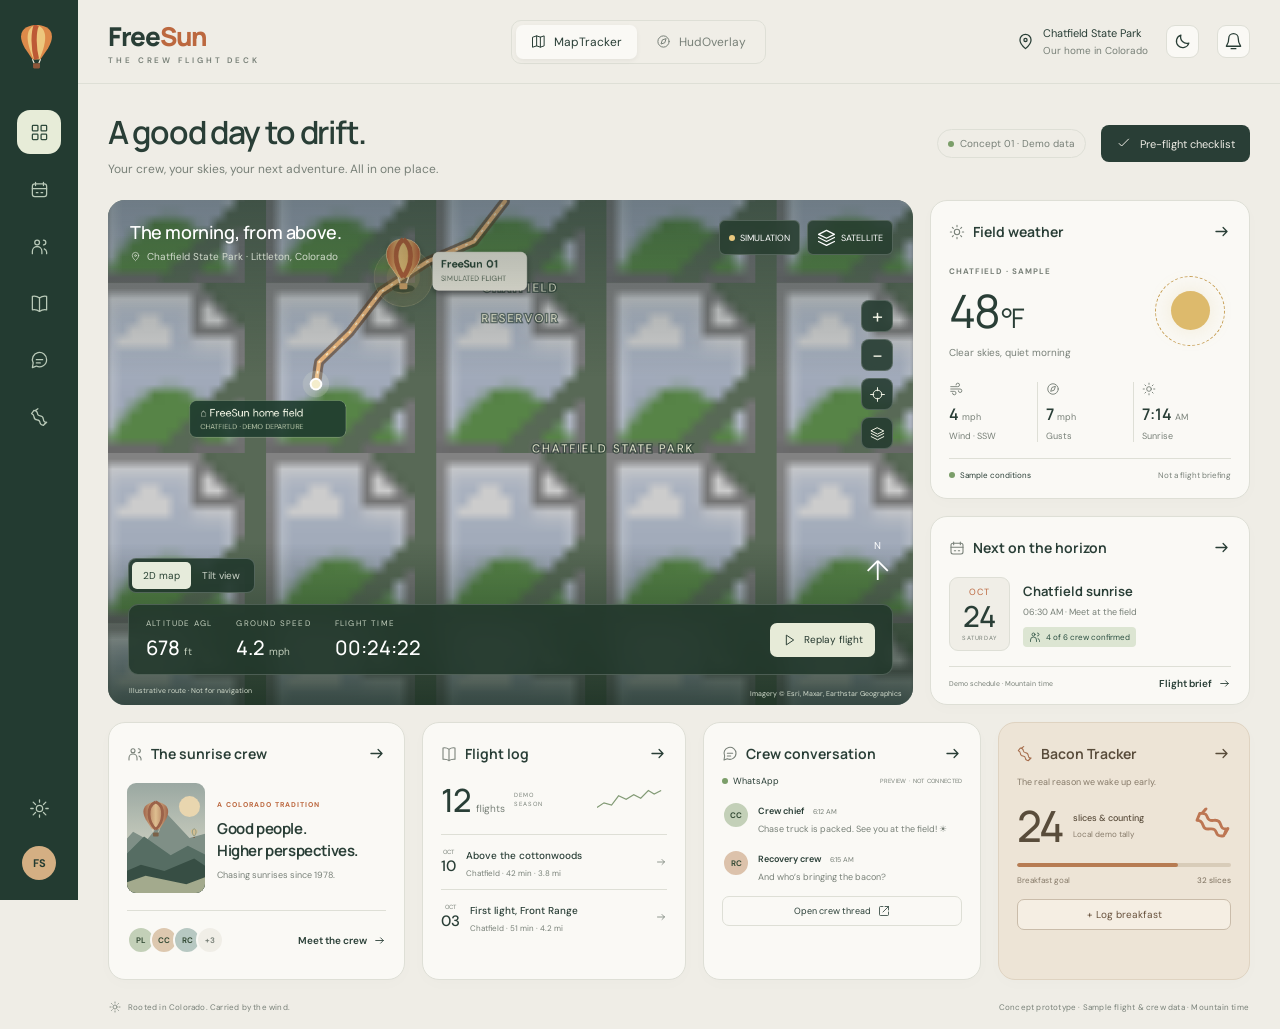
==== index.html @ 588767a8 "Add FreeSun flight deck concepts" ====
<!doctype html>
<html lang="en" data-theme="light"><head><meta charset="utf-8"><meta name="viewport" content="width=device-width,initial-scale=1"><meta name="theme-color" content="#eeeae2"><meta name="description" content="FreeSun crew flight deck. Explore MapTracker and HudOverlay concepts over Chatfield State Park, Colorado."><title>FreeSun — Flight Deck</title><link rel="stylesheet" href="./styles.css?v=2"><link rel="icon" href="data:image/svg+xml,%3Csvg xmlns='http://www.w3.org/2000/svg' viewBox='0 0 40 40'%3E%3Crect width='40' height='40' rx='12' fill='%23ca6d40'/%3E%3Ccircle cx='20' cy='17' r='10' fill='%23fff3dd'/%3E%3Cpath d='M16 29h8' stroke='%23fff3dd' stroke-width='4'/%3E%3C/svg%3E"><link rel="stylesheet" href="./hud.css?v=2"></head><body><div id="app"></div><div id="toast" role="status"></div><dialog id="dialog"><button class="close icon-button" aria-label="Close dialog">×</button><div id="dialog-content"></div></dialog><script type="module" src="./app.js?v=2"></script></body></html>
---- styles.css ----
@import url('https://fonts.googleapis.com/css2?family=DM+Sans:wght@400;450;500;550;600;650;700&family=Manrope:wght@400;500;600;650;700;750;800&display=swap');
:root{--bg:#efede6;--surface:#faf9f5;--surface2:#f0eee7;--ink:#293e36;--muted:#788078;--line:#dedfd6;--accent:#bc683f;--pine:#294d3f;--sage:#dce5d2;--shadow:0 4px 16px #253b2e04;--radius:17px;color-scheme:light}
:root[data-theme=dark]{--bg:#171f1c;--surface:#222d27;--surface2:#2a352d;--ink:#ebece2;--muted:#a2afa3;--line:#39463d;--accent:#e59c71;--pine:#b8cfaa;--sage:#3b4b38;--shadow:0 4px 16px #0001;color-scheme:dark}
*{box-sizing:border-box}body{margin:0;font-family:'DM Sans',sans-serif;background:var(--bg);color:var(--ink);font-size:13px}button,a,input,select{font:inherit}button,a{-webkit-tap-highlight-color:transparent}button{cursor:pointer;color:inherit}button{border:0;background:none}a{color:inherit;text-decoration:none}button:focus-visible,a:focus-visible,input:focus-visible,select:focus-visible{outline:3px solid var(--accent);outline-offset:4px}button:hover{filter:brightness(.95)}h1,h2,h3,p{margin:0}h1,h2,h3,strong{font-family:Manrope,sans-serif}h1{font-size:32px;letter-spacing:-1.3px;font-weight:600}h2{font-size:14px;font-weight:650}h3{font-size:16px;font-weight:650;line-height:1.45}.icon{width:19px;height:19px;flex-shrink:0}.muted{color:var(--muted)}.eyebrow{font-size:9px;letter-spacing:1.5px;font-weight:700}.rail{width:78px;position:fixed;inset:0 auto 0 0;background:#233b31;z-index:20;display:flex;align-items:center;flex-direction:column;padding:25px 0 20px;color:#b9c9b8}.brand-symbol{width:40px;height:50px;margin-bottom:35px}.brand-symbol .balloon{height:44px;width:35px}.rail-nav{display:flex;flex-direction:column;gap:13px}.rail button{width:44px;height:44px;border-radius:13px;display:grid;place-items:center}.rail button:hover{background:#ffffff12}.rail button.active{background:#e7ecd8;color:#2e493b}.rail-bottom{margin-top:auto;display:flex;flex-direction:column;align-items:center;gap:16px}.rail .user-avatar{width:34px;height:34px;border-radius:50%;background:#d4af83;color:#233b31;font-size:11px;font-weight:700}.workspace{margin-left:78px}.topbar{height:84px;padding:0 30px;border-bottom:1px solid var(--line);display:flex;align-items:center;justify-content:space-between;gap:20px}.wordmark{font-family:Manrope,sans-serif;font-size:26px;letter-spacing:-1.3px;font-weight:800}.wordmark span{color:var(--accent)}.wordmark small{font-family:'DM Sans',sans-serif;display:block;font-size:8px;letter-spacing:2.9px;color:var(--muted);margin-top:1px;font-weight:600}.concept-switch{display:flex;background:var(--surface2);padding:4px;border:1px solid var(--line);border-radius:10px;gap:4px}.concept-switch :is(button,a){padding:9px 15px;font-size:12px;display:flex;align-items:center;gap:8px;border-radius:7px;color:var(--muted)}.concept-switch :is(button,a).active{background:var(--surface);color:var(--ink);box-shadow:0 2px 5px #0000000d}.concept-switch .icon{width:15px;height:15px}.top-actions{display:flex;align-items:center;gap:18px}.location{font-size:11px;display:flex;align-items:center;gap:8px}.location small{color:var(--muted);font-size:10px;display:block;margin-top:4px}.icon-button{width:33px;height:33px;border:1px solid var(--line);border-radius:9px;display:inline-grid;place-items:center;background:var(--surface)}.icon-button.small{width:25px;height:25px;border:0;background:transparent}.main{padding:26px 30px 16px;max-width:1900px;margin:auto}.page-heading{display:flex;justify-content:space-between;align-items:center;margin-bottom:23px}.page-heading p{color:var(--muted);margin-top:7px;font-size:12px}.heading-actions{display:flex;align-items:center;gap:15px}.demo-pill{border:1px solid var(--line);border-radius:20px;padding:7px 10px;display:flex;align-items:center;gap:6px;color:var(--muted);font-size:10px}.status-dot{display:inline-block;width:6px;height:6px;border-radius:50%;background:#7b9e69}.primary-button{display:inline-flex;align-items:center;gap:9px;background:var(--ink);color:var(--bg);padding:11px 15px;border-radius:8px;font-size:11px}.primary-button .icon{width:15px;height:15px}.dashboard-top{display:grid;grid-template-columns:minmax(0,1fr) 320px;gap:17px}.map-card{position:relative;border-radius:var(--radius);overflow:hidden;min-height:450px;background:#586956;color:#fff;isolation:isolate}.map-surface{position:absolute;inset:0;overflow:hidden;cursor:grab;touch-action:pan-y}.map-surface:active{cursor:grabbing}.map-world{position:absolute;inset:-24%;transform:translate(var(--panx,0px),var(--pany,0px)) scale(var(--zoom,1));transition:transform .5s;will-change:transform}.map-world svg{width:100%;height:100%;overflow:visible}.map-world image{filter:saturate(.65) brightness(.8)}.map-card:after{content:'';position:absolute;inset:0;background:linear-gradient(180deg,#162b2b5e,transparent 35%,transparent 68%,#13281cc2);pointer-events:none;z-index:1}.map-card.tilt .map-world{transform:perspective(1200px) rotateX(24deg) rotateZ(-12deg) translate(var(--panx,0px),var(--pany,0px)) scale(calc(var(--zoom,1) * 1.3))}.map-top{position:absolute;left:22px;right:20px;top:20px;display:flex;justify-content:space-between;align-items:flex-start;z-index:3;gap:12px}.map-title h2{font-size:18px;font-weight:550;letter-spacing:-.4px}.map-title p{font-size:10px;color:#d3dcce;margin-top:6px;display:flex;gap:6px;align-items:center}.map-title .icon{width:11px;height:11px}.map-pills{display:flex;gap:7px}.map-pill{font-size:9px;background:#263c2ed9;border:1px solid #ffffff30;border-radius:6px;padding:7px 9px;display:flex;align-items:center;gap:5px;backdrop-filter:blur(12px)}.map-pill .status-dot{background:#e9c87e}.view-toggle{position:absolute;z-index:3;bottom:112px;left:20px;display:flex;background:#233a2eeb;border:1px solid #ffffff35;padding:3px;border-radius:8px}.view-toggle button{color:#cdd5c9;padding:7px 11px;font-size:10px;border-radius:5px}.view-toggle button.active{background:#e6ebdb;color:#294233}.map-controls{position:absolute;right:20px;top:100px;z-index:3;display:flex;flex-direction:column;gap:7px}.map-controls button{width:32px;height:32px;background:#253b30e3;color:#f1f3e5;border:1px solid #ffffff30;border-radius:8px;display:grid;place-items:center;backdrop-filter:blur(10px);font-size:20px}.map-controls .icon{width:15px;height:15px}.north{position:absolute;right:24px;bottom:116px;z-index:3;text-align:center;font-size:10px}.north:after{content:'↑';display:block;font-size:28px;font-weight:300}.map-bottom{position:absolute;left:20px;right:20px;bottom:30px;z-index:3;display:flex;align-items:center;gap:24px;background:#20372ad9;border:1px solid #ffffff30;border-radius:10px;padding:13px 17px;backdrop-filter:blur(18px)}.map-metric small{display:block;color:#c2cebc;font-size:8px;letter-spacing:1.2px;margin-bottom:6px}.map-metric strong{font-size:20px;font-weight:500}.map-metric strong span{font:10px 'DM Sans',sans-serif;color:#c2cebc}.map-bottom .play-button{margin-left:auto;display:flex;align-items:center;gap:8px;color:#24372e;background:#e7ebd8;border-radius:7px;padding:10px 12px;font-size:10px;white-space:nowrap}.play-button .icon{width:14px;height:14px}.map-attribution{position:absolute;right:11px;bottom:7px;z-index:3;font-size:7px;color:#d4ddce}.map-note{position:absolute;left:21px;bottom:10px;z-index:3;font-size:7px;color:#d4ddce}.side-stack{display:flex;flex-direction:column;gap:17px}.card{background:var(--surface);border:1px solid var(--line);border-radius:var(--radius);box-shadow:var(--shadow);padding:18px;min-width:0}.card-head{display:flex;justify-content:space-between;align-items:center;margin-bottom:17px}.card-head h2{display:flex;align-items:center;gap:8px}.card-head h2>.icon{width:16px;height:16px;color:var(--muted)}.weather{flex:1}.weather-main{display:flex;justify-content:space-between;align-items:center}.weather-main .eyebrow{color:var(--muted);font-size:8px;letter-spacing:1px}.temperature{font-family:Manrope;font-size:46px;letter-spacing:-2px;line-height:1.2;margin:5px 0}.temperature span{font-size:27px;font-weight:400;margin-left:2px}.weather-main .muted{font-size:10px}.sun-graphic{width:70px;height:70px;border:1px dashed #c69e53;border-radius:50%;display:grid;place-items:center;margin-right:6px}.sun-graphic i{width:39px;height:39px;border-radius:50%;background:#ddba6c;box-shadow:0 0 25px #d4ac4f33}.weather-stats{display:grid;grid-template-columns:repeat(3,1fr);margin-top:22px;gap:8px}.weather-stats>span{display:flex;flex-direction:column;border-right:1px solid var(--line);gap:5px}.weather-stats>span:last-child{border:0}.weather-stats .icon{width:14px;height:14px;color:var(--muted);margin-bottom:2px}.weather-stats strong{font-size:16px;font-weight:600}.weather-stats strong small{font:9px 'DM Sans';color:var(--muted)}.weather-stats small{font-size:9px;color:var(--muted)}.weather-foot{margin-top:16px;border-top:1px solid var(--line);padding-top:11px;font-size:8px;display:flex;align-items:center;gap:5px}.weather-foot span{margin-left:auto;color:var(--muted)}.next-flight{padding-bottom:14px}.next-content{display:flex;gap:13px;align-items:center}.date-tile{display:flex;flex-direction:column;align-items:center;background:var(--surface2);border:1px solid var(--line);border-radius:9px;padding:8px 12px;min-width:61px}.date-tile span{font-size:9px;letter-spacing:1px;color:var(--accent)}.date-tile strong{font-size:29px;font-weight:500;line-height:1.25}.date-tile small{font-size:6px;letter-spacing:.6px;color:var(--muted)}.next-content h3{font-size:13px}.next-content p{font-size:9px;color:var(--muted);margin:5px 0 9px}.pill{display:inline-flex;align-items:center;gap:5px;font-size:8px;color:var(--pine);background:var(--sage);padding:4px 6px;border-radius:4px}.pill .icon{width:12px;height:12px}.flight-bottom{display:flex;align-items:center;justify-content:space-between;border-top:1px solid var(--line);margin-top:15px;padding-top:10px;gap:6px}.flight-bottom>.muted{font-size:7px}.text-button{display:inline-flex;align-items:center;gap:6px;font-size:10px;font-weight:600;padding:0}.text-button .icon{width:13px;height:13px}.dashboard-bottom{display:grid;grid-template-columns:1.12fr 1fr 1.05fr .95fr;gap:17px;margin-top:17px}.dashboard-bottom .card{min-height:258px}.crew-intro{display:flex;gap:12px;align-items:center}.crew-intro img{width:78px;height:110px;object-fit:cover;border-radius:9px;filter:saturate(.65)}.crew-intro .eyebrow{font-size:7px;color:var(--accent);letter-spacing:1px}.crew-intro h3{font-size:15px;letter-spacing:-.4px;margin:7px 0}.crew-intro p{font-size:9px;color:var(--muted);line-height:1.6}.crew-bottom{display:flex;justify-content:space-between;align-items:center;margin-top:17px;border-top:1px solid var(--line);padding-top:15px;gap:6px}.avatars{display:flex;padding-left:5px}.avatars span,.avatar{width:28px;height:28px;border-radius:50%;background:#c3d0b8;color:#344b35;border:2px solid var(--surface);display:grid;place-items:center;font-size:8px;font-weight:650;flex-shrink:0}.avatars span{margin-left:-5px}.avatars span:nth-child(2){background:#ddc8af}.avatars span:nth-child(3){background:#b7c8c2}.avatars span:nth-child(4){background:var(--surface2);color:var(--muted)}.stat-line{display:flex;align-items:center;gap:9px;margin:-5px 0 12px}.stat-line>strong{font-size:32px;font-weight:500;letter-spacing:-1px}.stat-line strong span{font:10px 'DM Sans';color:var(--muted);margin-left:5px;letter-spacing:0}.mini-label{font-size:6px;color:var(--muted);max-width:35px;line-height:1.5;letter-spacing:1px}.spark{width:70px;height:35px;color:#839b76;margin-left:auto}.log-row{width:100%;display:flex;align-items:center;text-align:left;gap:10px;border-top:1px solid var(--line);padding:11px 0}.log-row>.icon{width:12px;height:12px;margin-left:auto;color:var(--muted)}.log-date{font-size:6px;line-height:1.4;color:var(--muted);text-align:center}.log-date b{font-size:15px;color:var(--ink);font-weight:500}.log-row>span:nth-child(2)>b{font-size:10px;font-weight:500}.log-row small{font-size:8px;color:var(--muted);display:block;margin-top:5px}.connection-label{display:flex;gap:5px;align-items:center;font-size:9px;margin-top:-8px;margin-bottom:14px}.connection-label>span{font-size:6px;letter-spacing:.3px;margin-left:auto;color:var(--muted)}.message{display:flex;gap:8px;margin-bottom:12px}.message-name{font-size:9px;font-weight:600}.message-name small{font-size:7px;margin-left:7px;color:var(--muted);font-weight:400}.message p{font-size:9px;line-height:1.6;margin-top:4px;color:var(--muted)}.avatar.clay{background:#dcc2ab}.full-button{width:100%;border:1px solid var(--line);border-radius:7px;display:flex;align-items:center;justify-content:center;gap:7px;font-size:9px;padding:8px;margin-top:8px}.full-button .icon{width:12px;height:12px}.bacon-card{background:#ede4d6;border-color:#dfd3c1;--muted:#877b6a;color:#594c3b}.bacon-card .card-head h2>.icon{color:#a56c4b}.bacon-card .icon-button{color:#594c3b}.bacon-sub{font-size:9px;color:var(--muted);margin-top:-7px}.bacon-stat{display:flex;align-items:center;gap:10px;margin:16px 0}.bacon-stat>strong{font-size:43px;font-weight:500;letter-spacing:-2px;line-height:1}.bacon-stat b{font-size:9px;display:block;font-weight:500}.bacon-stat small{font-size:8px;display:block;margin-top:5px;color:var(--muted)}.bacon-art{margin-left:auto;transform:rotate(-15deg);color:#bd7653}.bacon-art .icon{width:35px;height:35px;stroke-width:2}.bacon-meter{height:4px;border-radius:6px;background:#d8ccb9;overflow:hidden}.bacon-meter i{display:block;height:100%;background:#b77c53;border-radius:6px}.bacon-meta{display:flex;justify-content:space-between;font-size:8px;color:var(--muted);margin:8px 0 14px}.bacon-meta b{font-weight:500}.bacon-button{font-size:10px;width:100%;padding:8px;border:1px solid #cabcaa;border-radius:7px;background:#f5eee3;color:#68523d}[data-theme=dark] .bacon-card{background:#40392e;color:#e4d4bb;border-color:#51483a;--muted:#c2af94}[data-theme=dark] .bacon-card .icon-button{color:#e4d4bb}[data-theme=dark] .bacon-button{background:#514332;color:#eddbbd;border-color:#6c5a42}.footer{display:flex;justify-content:space-between;align-items:center;margin-top:21px;padding:0 1px;color:var(--muted);font-size:8px;letter-spacing:.2px}.footer>span:first-child{display:flex;gap:7px;align-items:center}.footer .icon{width:12px;height:12px}.hud-only{display:none}.hud .dashboard-top{position:relative;display:block;min-height:610px}.hud .map-card{height:610px;min-height:610px;border-radius:20px}.hud .map-world{inset:-35%;transform:perspective(1000px) rotateX(25deg) rotateZ(-17deg) translate(var(--panx,0px),var(--pany,0px)) scale(calc(var(--zoom,1) * 1.12))}.hud .map-world image{filter:saturate(.5) brightness(.65)}.hud .map-top{left:25px;right:25px}.hud .map-title h2{font-size:25px}.hud .map-title p{font-size:10px}.hud .map-bottom{left:330px;right:330px;bottom:29px;gap:25px;flex-wrap:wrap;justify-content:center}.hud .map-bottom .play-button{margin:0}.hud .map-controls{right:27px;top:200px}.hud .view-toggle{left:25px;bottom:30px}.hud .north{right:36px;bottom:40px}.hud .side-stack{position:absolute;top:110px;left:25px;bottom:110px;width:255px;pointer-events:none}.hud .side-stack .card{pointer-events:auto;--surface:#20382cde;--surface2:#ffffff0b;--line:#c5d5b831;--ink:#eef2e5;--muted:#bfccb7;--pine:#d2e4bb;--sage:#65865a55;background:var(--surface);color:var(--ink);backdrop-filter:blur(20px);box-shadow:none;padding:15px}.hud .side-stack .weather{flex:0}.hud .weather-main .temperature{font-size:36px}.hud .weather-stats{margin-top:12px}.hud .sun-graphic{height:50px;width:50px}.hud .sun-graphic i{width:28px;height:28px}.hud .side-stack .next-flight{position:absolute;left:calc(100vw - 460px);top:0;width:270px}.hud .next-flight .card-head{margin-bottom:12px}.hud .next-flight .flight-bottom .text-button{color:#edf2e4}.hud .hud-only{display:block}.heading-tape{position:absolute;z-index:3;top:100px;left:50%;transform:translateX(-50%);font:10px monospace;letter-spacing:3px;color:#dee4cb;text-align:center}.heading-tape .ticks{margin-top:9px;height:16px;background:repeating-linear-gradient(90deg,#e4e9d56e 0 1px,transparent 1px 20px);border-bottom:1px solid #d7e2bf5e;width:240px}.heading-tape strong{display:block;font:12px monospace;letter-spacing:1px;margin-top:8px;color:#efcf91}.hud-crosshair{position:absolute;z-index:2;top:48%;left:50%;transform:translate(-50%,-50%);width:150px;height:150px;border:1px solid #d9e6ba44;border-radius:50%;pointer-events:none}.hud-crosshair:before{content:'';position:absolute;inset:23px;border:1px dashed #d9e6ba66;border-radius:50%}.hud-crosshair:after{content:'+';position:absolute;left:50%;top:50%;transform:translate(-50%,-50%);font-size:24px;font-weight:300;color:#dde9c0}.hud-flight{position:absolute;right:25px;top:285px;z-index:3;width:270px;background:#20382ccf;border:1px solid #c5d5b831;border-radius:16px;backdrop-filter:blur(18px);padding:20px}.hud-flight .eyebrow{color:#c1cfb6}.hud-flight strong{display:block;font-size:37px;font-weight:400;margin:10px 0 4px}.hud-flight strong span{font:11px 'DM Sans';color:#c1cfb6}.hud-flight p{font-size:10px;color:#c1cfb6}.hud-flight .altitude-line{margin-top:18px;width:100%;height:45px}.hud-flight .altitude-line path{stroke:#cadcb2;fill:none;stroke-width:1.5}.hud-flight .telemetry-foot{display:flex;justify-content:space-between;color:#c1cfb6;font-size:8px;margin-top:8px}.hud .map-note{left:25px}.hud .dashboard-bottom{margin-top:18px}dialog{border:1px solid var(--line);border-radius:20px;background:var(--surface);color:var(--ink);width:min(560px,calc(100vw - 30px));max-height:85vh;padding:30px;box-shadow:0 30px 100px #0005}dialog::backdrop{background:#13241cb0;backdrop-filter:blur(6px)}dialog .close{position:absolute;top:15px;right:15px;font-size:22px}dialog h2{font-size:26px;margin:10px 30px 10px 0;letter-spacing:-.7px}dialog p{font-size:13px;color:var(--muted);line-height:1.7;margin-bottom:16px}dialog h3{margin:20px 0 8px}dialog .eyebrow{color:var(--accent)}.modal-row{display:flex;gap:14px;padding:15px 0;border-top:1px solid var(--line);align-items:center}.modal-row .avatar{width:40px;height:40px;font-size:11px}.modal-row p{font-size:11px;margin:5px 0 0;line-height:1.6}.modal-row b{font-size:12px}.modal-row small{font-size:10px;color:var(--muted)}.form-field{display:flex;flex-direction:column;gap:8px;margin:18px 0;font-size:12px}input,select{background:var(--surface2);border:1px solid var(--line);color:var(--ink);padding:12px;border-radius:8px;width:100%}.modal-actions{display:flex;align-items:center;gap:12px;margin-top:20px;flex-wrap:wrap}.subtle-link{font-size:11px;text-decoration:underline;text-underline-offset:3px}.check-item{display:flex;align-items:center;gap:10px;font-size:12px;padding:12px 0;border-bottom:1px solid var(--line)}.check-item input{width:16px;height:16px;accent-color:var(--pine)}#toast{position:fixed;bottom:28px;left:50%;transform:translate(-50%,20px);opacity:0;background:var(--ink);color:var(--bg);padding:13px 21px;font-size:12px;border-radius:10px;z-index:100;transition:.2s;pointer-events:none;box-shadow:0 5px 25px #0002;max-width:90vw}#toast.visible{opacity:1;transform:translate(-50%,0)}.replay-strip{display:flex;align-items:center;gap:12px;margin:18px 0 4px;padding:15px;border:1px solid var(--line);border-radius:10px}.replay-strip input{padding:0;accent-color:var(--accent)}.modal-photo{width:100%;max-height:190px;object-fit:cover;border-radius:10px;object-position:center 40%;margin:10px 0}.notice{padding:12px 14px;border-radius:9px;background:var(--surface2);font-size:11px;line-height:1.6;color:var(--muted)}.layer-options{display:flex;gap:10px;margin-top:20px;flex-wrap:wrap}.layer-options button{border:1px solid var(--line);border-radius:8px;padding:10px}.layer-options button.selected{background:var(--sage)}
@media(min-width:1550px){.dashboard-top{grid-template-columns:minmax(0,1fr) 360px}.map-card{min-height:500px}.card{padding:22px}.dashboard-bottom .card{min-height:270px}.crew-intro img{width:90px}.crew-intro h3{font-size:18px}.hud .side-stack .next-flight{left:calc(100vw - 470px)}}
@media(min-width:1900px){.hud .side-stack .next-flight{left:1490px}}
@media(max-width:1200px){.topbar{padding:0 22px}.location{display:none}.main{padding:23px 22px}.dashboard-top{grid-template-columns:minmax(0,1fr) 290px}.dashboard-bottom{grid-template-columns:repeat(2,1fr)}.dashboard-bottom .card{min-height:245px}.map-bottom{gap:13px;padding:13px}.map-metric strong{font-size:18px}.map-metric small{font-size:7px}.hud .side-stack{width:230px;left:20px}.hud .side-stack .next-flight{left:calc(100vw - 435px);width:245px}.hud .hud-flight{width:245px;right:20px}.hud .map-bottom{left:275px;right:280px;gap:14px;padding:12px}.hud .heading-tape .ticks{width:170px}.hud .heading-tape{font-size:8px;letter-spacing:1px}.hud .map-title h2{font-size:21px}}
@media(max-width:950px){.rail{width:64px}.workspace{margin-left:64px}.map-card{min-height:470px}.dashboard-top{grid-template-columns:1fr}.side-stack{display:grid;grid-template-columns:1fr 1fr}.weather{min-height:255px}.next-flight{display:flex;flex-direction:column}.next-flight .next-content{margin:auto 0}.next-flight .flight-bottom{margin-top:auto}.heading-actions .demo-pill{display:none}.hud .dashboard-top{display:flex;flex-direction:column}.hud .map-card{height:560px;min-height:560px}.hud .side-stack{position:static;width:auto;display:grid;grid-template-columns:1fr 1fr;pointer-events:auto}.hud .side-stack .card{--surface:var(--surface);background:var(--surface);color:var(--ink);backdrop-filter:none;--line:#667a6644;--ink:inherit;--muted:inherit;--surface2:#81937712;--pine:inherit}.hud .side-stack .next-flight{position:static;width:auto}.hud .map-bottom{left:20px;right:20px;bottom:35px;flex-wrap:nowrap;justify-content:flex-start}.hud .map-bottom .play-button{margin-left:auto}.hud .hud-flight{top:190px;width:200px}.hud .view-toggle{bottom:120px}.hud .north{bottom:140px;left:27px;right:auto}.hud .heading-tape{top:110px}.hud .map-controls{top:108px}.hud .next-flight .flight-bottom .text-button{color:var(--ink)}}
@media(max-width:620px){.rail{width:100%;height:60px;inset:auto 0 0;flex-direction:row;padding:0 15px;justify-content:center;border-top:1px solid #ffffff18}.brand-symbol,.rail-bottom{display:none}.rail-nav{flex-direction:row;justify-content:space-around;width:100%;gap:2px}.rail-nav button{height:40px;width:40px;border-radius:11px}.workspace{margin-left:0;padding-bottom:65px}.topbar{height:75px;padding:0 16px;gap:10px}.wordmark{font-size:23px}.wordmark small{font-size:6px;letter-spacing:2px}.top-actions{gap:0}.top-actions .notifications{display:none}.concept-switch{padding:3px}.concept-switch :is(button,a){font-size:9px;padding:7px 9px;gap:4px}.concept-switch .icon{width:12px;height:12px}.icon-button{width:29px;height:29px}.topbar>.concept-switch{margin-left:auto}.main{padding:22px 15px 15px}.page-heading{align-items:flex-start;gap:10px;margin-bottom:19px}h1{font-size:26px;letter-spacing:-1px}.page-heading p{font-size:10px;max-width:230px;line-height:1.7}.heading-actions .primary-button{padding:9px;font-size:0}.heading-actions .primary-button .icon{width:17px;height:17px}.map-card{min-height:470px}.map-top{left:16px;top:17px;right:16px}.map-title h2{font-size:16px}.map-title p{font-size:8px}.map-pills .map-pill:last-child{display:none}.map-pill{padding:6px;font-size:7px}.map-world{inset:-18% -65%}.map-bottom{left:12px;right:12px;bottom:34px;gap:15px;flex-wrap:wrap;padding:12px}.map-metric{flex:1}.map-metric strong{font-size:18px}.map-bottom .play-button{width:100%;justify-content:center;padding:8px;margin:0}.view-toggle{left:13px;bottom:165px}.north{bottom:172px;right:25px}.map-note{left:12px;bottom:19px;font-size:6px}.map-attribution{font-size:6px}.side-stack{grid-template-columns:1fr}.weather{min-height:unset}.weather-main{margin-right:15px}.weather-stats{margin-top:20px}.next-flight{min-height:220px}.dashboard-bottom{grid-template-columns:1fr}.dashboard-bottom .card{min-height:unset}.card{padding:19px}.crew-intro img{width:95px;height:110px}.crew-intro h3{font-size:18px}.crew-intro .eyebrow{font-size:8px}.crew-intro p{font-size:11px}.message p{font-size:11px}.message-name{font-size:11px}.message-name small{font-size:9px}.connection-label{font-size:10px}.connection-label>span{font-size:7px}.full-button{font-size:11px;padding:10px}.log-row>span:nth-child(2)>b{font-size:12px}.log-row small{font-size:10px}.bacon-sub{font-size:11px}.bacon-stat b{font-size:12px}.bacon-stat small{font-size:10px}.bacon-meta{font-size:10px}.bacon-button{font-size:12px;padding:11px}.bacon-stat{margin:20px 0}.footer{align-items:flex-start;gap:20px;font-size:7px;line-height:1.7}.footer>span:last-child{max-width:145px;text-align:right}.hud .map-card{height:600px;min-height:600px}.hud .map-title h2{font-size:18px}.hud .map-top{left:16px;right:16px}.hud .map-bottom{flex-wrap:wrap;left:12px;right:12px;gap:15px}.hud .map-bottom .play-button{width:100%;margin:0}.hud .hud-flight{top:165px;right:15px;width:135px;padding:13px}.hud .hud-flight strong{font-size:26px}.hud .hud-flight .eyebrow{font-size:7px}.hud .hud-flight p{font-size:8px}.hud .map-world{inset:-20% -90%}.hud .heading-tape{top:100px}.hud .hud-crosshair{left:32%;width:110px;height:110px;top:40%}.hud .view-toggle{bottom:175px;left:14px}.hud .north{bottom:180px;left:auto;right:20px}.hud .map-controls{top:107px;right:15px}.hud .map-controls button:not(:last-child){display:none}.hud .side-stack{grid-template-columns:1fr}.hud .map-note{left:12px;bottom:19px}.hud .map-title p{max-width:220px}.modal-actions{align-items:stretch;flex-direction:column}}
.hud-flight strong>span:first-child{font:inherit;color:inherit}
@media(max-width:950px){.hud .side-stack .card{--surface:#faf9f5;--surface2:#f0eee7;--ink:#293e36;--muted:#788078;--line:#dedfd6;--pine:#294d3f;--sage:#dce5d2}[data-theme=dark] .hud .side-stack .card{--surface:#222d27;--surface2:#2a352d;--ink:#ebece2;--muted:#a2afa3;--line:#39463d;--pine:#b8cfaa;--sage:#3b4b38}}
@media(prefers-reduced-motion:reduce){*,*:before,*:after{transition:none!important;animation:none!important;scroll-behavior:auto!important}}
---- hud.css ----
/* Concept 02 owns its composition. Shared palette and type tokens stay locked. */
.hud-shell{position:relative;min-height:780px;height:100svh;isolation:isolate;overflow:hidden;--hud-panel:#f7f6ecdf;--hud-line:#f2f2df85;--hud-shadow:0 14px 40px #102b2026;--hud-ink:#293e36;--hud-muted:#637566;color:var(--hud-ink)}
[data-theme=dark] .hud-shell{--hud-panel:#20362be6;--hud-line:#d7e2c637;--hud-shadow:0 14px 40px #07120c33;--hud-ink:#ecf0de;--hud-muted:#b8c7ac}
.hud-glass{background:var(--hud-panel);border:1px solid var(--hud-line);box-shadow:var(--hud-shadow);backdrop-filter:blur(22px);color:var(--hud-ink)}
.hud-shell>.map-card{position:absolute;inset:0;border-radius:0;min-height:0;height:100%;z-index:-1;overflow:hidden}
.hud-shell .map-world{inset:-33% -12%;transform:perspective(1600px) rotateX(26deg) rotateZ(-14deg) translate(var(--panx,0px),var(--pany,0px)) scale(calc(var(--zoom,1) * 1.2));transform-origin:50% 50%}
.hud-shell[data-map-view=flat] .map-world{transform:translate(var(--panx,0px),var(--pany,0px)) scale(var(--zoom,1))}
.hud-shell .map-world image{filter:saturate(.62) brightness(.86)}
[data-theme=dark] .hud-shell .map-world image{filter:saturate(.5) brightness(.62)}
.hud-shell .map-card:after{background:linear-gradient(180deg,#0d291f6b,transparent 27%,transparent 65%,#122e2099)}
.hud-shell .map-top{display:none}
.hud-shell .hud-only{display:block}
.hud-header{position:absolute;top:24px;left:24px;right:24px;display:flex;align-items:center;justify-content:space-between;gap:18px;z-index:8;pointer-events:none}
.hud-header>*{pointer-events:auto}
.hud-brand{display:flex;align-items:center;gap:12px;border-radius:14px;padding:13px 18px;min-width:249px}
.hud-brand>.balloon{width:26px;height:36px}
.hud-brand .wordmark{font-size:25px;line-height:1.15;color:var(--hud-ink)}
.hud-brand .wordmark small{font-size:7px;letter-spacing:1.5px;margin-top:5px;color:var(--hud-muted)}
.hud-header .concept-switch{position:absolute;left:50%;transform:translateX(-50%);border-radius:12px;padding:5px}
.hud-header .concept-switch a{padding:10px 16px;color:var(--hud-muted)}
.hud-header .concept-switch a.active{background:var(--hud-ink);color:var(--hud-panel);box-shadow:none}
.hud-header-actions{display:flex;gap:10px;align-items:center}
.hud-header-actions>.icon-button{height:40px;width:40px;border-radius:11px}
.hud-demo{font-size:8px;letter-spacing:1px;padding:15px 13px;border-radius:11px;display:flex;gap:7px;align-items:center}
.hud-demo .status-dot{background:#c29552}
.hud-mission{position:absolute;left:24px;top:136px;width:249px;padding:21px;border-radius:16px}
.hud-section-label{display:flex;justify-content:space-between;align-items:center;gap:14px}
.hud-section-label .eyebrow{font-size:8px;letter-spacing:1.5px;color:var(--hud-muted)}
.hud-code{font:9px monospace;letter-spacing:1px;border:1px solid var(--hud-muted);padding:4px 6px;border-radius:4px}
.hud-mission h1{font-size:36px;font-weight:500;letter-spacing:-1.4px;line-height:1.18;margin:24px 0 15px}
.hud-mission-sub{font-size:11px;line-height:1.75;color:var(--hud-muted)}
.hud-coordinates{font:9px monospace;letter-spacing:.2px;margin:17px 0;color:var(--hud-muted)}
.hud-mission-foot{border-top:1px solid var(--hud-line);padding-top:14px;display:flex;justify-content:space-between;align-items:center;font-size:9px}
.hud-mission-foot>span{display:flex;gap:6px;align-items:center}
.hud-mission-foot .text-button{font-size:9px}
.hud-shell .heading-tape{top:120px;color:#f0f0d5;text-shadow:0 1px 5px #122719;font-size:11px;letter-spacing:4px}
.hud-shell .heading-tape .ticks{width:300px;height:18px;border-color:#edf1d48c}
.hud-shell .heading-tape strong{font-size:10px;letter-spacing:2px;margin-top:12px}
.hud-shell .hud-crosshair{width:215px;height:215px;top:47%;left:50%;border-color:#ebf2c661;box-shadow:0 0 0 33px #dbe6b30b}
.hud-shell .hud-crosshair:before{inset:30px;border-color:#e5edc47a}
.hud-shell .hud-crosshair:after{font-size:35px;color:#eff3cf}
.hud-shell .hud-flight{top:205px;right:24px;width:236px;padding:22px;border-radius:16px;background:var(--hud-panel);border-color:var(--hud-line);box-shadow:var(--hud-shadow);color:var(--hud-ink)}
.hud-shell .hud-flight .eyebrow{font-size:8px;letter-spacing:1.3px;color:var(--hud-muted)}
.hud-shell .hud-flight strong{font-size:54px;font-weight:400;letter-spacing:-2px;margin:14px 0 5px}
.hud-shell .hud-flight strong span:last-child{font:11px 'DM Sans',sans-serif;letter-spacing:0;color:var(--hud-muted)}
.hud-shell .hud-flight p{font-size:9px;color:var(--hud-muted)}
.hud-shell .hud-flight .altitude-line path{stroke:var(--hud-ink)}
.hud-shell .hud-flight .telemetry-foot{color:var(--hud-muted)}
.hud-weather{position:absolute;right:24px;top:468px;width:236px;border-radius:16px;padding:17px 20px}
.hud-weather .icon-button{color:var(--hud-ink)}
.hud-weather-temp{display:flex;align-items:center;gap:12px;margin:8px 0 18px}
.hud-weather-temp>.icon{width:28px;height:28px;color:#b59552}
.hud-weather-temp strong{font-size:35px;font-weight:500;letter-spacing:-1.8px;white-space:nowrap}
.hud-weather-temp strong span{font-size:20px;font-weight:400}
.hud-weather-temp>span{font-size:10px;color:var(--hud-muted);line-height:1.8}
.hud-weather-temp small{font-size:6px;letter-spacing:.4px}
.hud-weather-wind{display:flex;justify-content:space-between;font-size:9px;border-top:1px solid var(--hud-line);padding-top:13px;color:var(--hud-muted)}
.hud-weather-wind>span{display:flex;align-items:center;gap:4px}
.hud-weather-wind .icon{width:14px;height:14px}
.hud-weather-wind b{font-weight:500;color:var(--hud-ink)}
.hud-ground-caption{position:absolute;left:25px;bottom:210px;color:#f0f0dc;text-shadow:0 2px 10px #142c20a1;pointer-events:none}
.hud-ground-caption>span{font-size:8px;letter-spacing:2px}
.hud-ground-caption strong{display:block;font-size:20px;font-weight:400;line-height:1.5;margin-top:12px;letter-spacing:-.5px}
.hud-shell .map-bottom{left:50%;right:auto;bottom:117px;transform:translateX(-50%);width:465px;gap:24px;padding:17px 20px;border-radius:14px;background:var(--hud-panel);border-color:var(--hud-line);box-shadow:var(--hud-shadow);color:var(--hud-ink)}
.hud-shell .map-metric small{font-size:7px;letter-spacing:1px;color:var(--hud-muted)}
.hud-shell .map-metric strong{font-size:23px;white-space:nowrap}
.hud-shell .map-metric strong span{font-size:9px;color:var(--hud-muted)}
.hud-shell .map-bottom .play-button{margin-left:auto;font-size:9px;background:var(--hud-ink);color:var(--hud-panel);padding:13px 11px;gap:5px}
.hud-dock{position:absolute;bottom:30px;left:50%;transform:translateX(-50%);display:flex;align-items:center;padding:7px 10px;border-radius:17px;gap:6px;z-index:7}
.hud-dock>button{display:flex;align-items:center;gap:9px;padding:13px 15px;border-radius:11px;font-size:11px;white-space:nowrap}
.hud-dock>button .icon{width:17px;height:17px}
.hud-dock>button:hover{background:var(--hud-line)}
.hud-dock>button.selected{background:var(--hud-ink);color:var(--hud-panel)}
.dock-divider{height:26px;width:1px;background:var(--hud-line);margin:0 3px}
.hud-shell .view-toggle{left:24px;bottom:113px;border-color:var(--hud-line);background:var(--hud-panel);color:var(--hud-ink);padding:5px;border-radius:10px}
.hud-shell .view-toggle button{font-size:10px;padding:9px 13px;color:var(--hud-muted)}
.hud-shell .view-toggle button.active{background:var(--hud-ink);color:var(--hud-panel)}
.hud-shell .map-controls{top:auto;bottom:110px;right:24px;gap:6px}
.hud-shell .map-controls button{background:var(--hud-panel);border-color:var(--hud-line);color:var(--hud-ink);width:35px;height:35px}
.hud-shell .north{right:131px;top:125px;bottom:auto;color:#ecf1dc}
.hud-shell .map-attribution{bottom:9px;right:24px;font-size:7px}
.hud-shell .map-note{bottom:9px;left:24px;font-size:8px}
.hud-drawer{position:absolute;left:24px;top:136px;bottom:210px;width:330px;z-index:9;border-radius:18px;padding:17px;overflow:auto}
.hud-drawer[hidden]{display:none}
.hud-drawer-heading{display:flex;align-items:center;justify-content:space-between;margin-bottom:17px}
.hud-drawer-heading .eyebrow{font-size:8px;letter-spacing:1px;color:var(--hud-muted)}
.hud-drawer-heading .icon-button{background:transparent;color:var(--hud-ink);border-color:var(--hud-line);font-size:20px}
.hud-drawer .card{border:0;border-radius:0;padding:0;box-shadow:none;background:transparent;--ink:var(--hud-ink);--muted:var(--hud-muted);--line:var(--hud-line);color:var(--hud-ink)}
.hud-drawer .crew-intro{flex-direction:column;align-items:stretch}
.hud-drawer .crew-intro img{width:100%;height:170px;object-position:center 45%}
.hud-drawer .crew-intro h3{font-size:23px;line-height:1.35;margin-top:10px}
.hud-drawer .crew-intro p{font-size:11px}
.hud-drawer .message p{font-size:12px}
.hud-drawer .message-name{font-size:11px}
.hud-drawer .connection-label{margin:0 0 20px}
.hud-drawer .message{margin-bottom:22px}
.hud-drawer .bacon-stat{margin:30px 0}
.hud-drawer .bacon-stat>strong{font-size:58px}
.hud-drawer .bacon-sub{font-size:11px;line-height:1.8}
.hud-drawer .bacon-button{margin-top:15px}
@media(min-width:1700px){.hud-mission,.hud-brand{width:290px}.hud-mission{padding:27px}.hud-mission h1{font-size:43px}.hud-shell .hud-flight,.hud-weather{width:270px}.hud-shell .hud-flight{top:205px}.hud-ground-caption strong{font-size:25px}}
@media(max-width:1050px){.hud-header{top:18px;left:18px;right:18px}.hud-brand{min-width:210px;padding:12px}.hud-brand .wordmark{font-size:23px}.hud-demo{display:none}.hud-mission{left:18px;width:220px;padding:17px}.hud-mission h1{font-size:31px}.hud-shell .hud-flight,.hud-weather{right:18px;width:210px}.hud-shell .hud-flight{padding:18px}.hud-weather{padding:15px}.hud-weather-temp{gap:8px}.hud-shell .heading-tape .ticks{width:210px}.hud-shell .heading-tape{letter-spacing:2px;font-size:9px}.hud-shell .map-bottom{width:450px}.hud-shell .map-world{inset:-35% -30%}.hud-ground-caption strong{font-size:17px}.hud-dock>button{padding:12px}.hud-drawer{left:18px}}
@media(max-width:760px){.hud-shell{min-height:850px}.hud-header{align-items:flex-start}.hud-header .concept-switch{top:74px;left:0;transform:none}.hud-header .concept-switch a{padding:9px 13px;font-size:11px}.hud-brand{min-width:0;width:auto;padding:10px 13px;gap:10px}.hud-brand .wordmark{font-size:22px}.hud-brand .wordmark small{font-size:6px}.hud-header-actions .icon-button{width:37px;height:37px}.hud-mission{top:170px;left:16px;width:185px;padding:15px}.hud-mission h1{font-size:28px;letter-spacing:-1px;margin:17px 0 12px}.hud-section-label .eyebrow{font-size:7px;letter-spacing:.8px}.hud-code{font-size:7px}.hud-mission-sub{font-size:10px}.hud-coordinates{font-size:7px;margin:14px 0}.hud-mission-foot{font-size:8px;gap:5px}.hud-mission-foot .text-button{font-size:8px}.hud-shell .hud-flight{top:170px;right:16px;width:155px;padding:15px}.hud-shell .hud-flight .eyebrow{font-size:7px;letter-spacing:.5px;line-height:1.6}.hud-shell .hud-flight strong{font-size:39px;margin-top:10px}.hud-shell .hud-flight strong span:last-child{font-size:8px}.hud-shell .hud-flight p{font-size:8px;line-height:1.5}.hud-shell .hud-flight .altitude-line{margin-top:10px;height:30px}.hud-shell .hud-flight .telemetry-foot{font-size:7px}.hud-weather{top:398px;right:16px;width:155px;padding:12px}.hud-weather-temp{gap:6px;margin:7px 0 12px;flex-wrap:wrap}.hud-weather-temp strong{font-size:27px}.hud-weather-temp>.icon{width:21px;height:21px}.hud-weather-temp>span{font-size:8px}.hud-weather-temp small{font-size:5px}.hud-weather-wind{font-size:8px;flex-direction:column;gap:9px;padding-top:9px}.hud-shell .north{display:none}.hud-shell .heading-tape{top:118px;left:auto;right:20px;transform:none;font-size:7px;letter-spacing:1px}.hud-shell .heading-tape .ticks{width:110px;height:11px}.hud-shell .heading-tape strong{font-size:6px;letter-spacing:.5px;margin-top:6px}.hud-shell .hud-crosshair{width:130px;height:130px;left:32%;top:59%;box-shadow:none}.hud-shell .hud-crosshair:before{inset:20px}.hud-ground-caption{left:18px;bottom:238px;max-width:170px}.hud-ground-caption>span{font-size:6px;letter-spacing:1px}.hud-ground-caption strong{font-size:15px;margin-top:7px}.hud-shell .map-world{inset:-12% -95%}.hud-shell .map-bottom{bottom:113px;left:16px;right:16px;transform:none;width:auto;gap:12px;padding:14px;flex-wrap:wrap}.hud-shell .map-metric{flex:1}.hud-shell .map-metric strong{font-size:20px}.hud-shell .map-metric small{font-size:6px}.hud-shell .map-bottom .play-button{width:100%;justify-content:center;padding:9px;margin:0}.hud-dock{left:16px;right:16px;bottom:32px;transform:none;justify-content:space-between;padding:7px;gap:3px}.hud-dock>button{flex-direction:column;gap:6px;padding:9px 7px;flex:1;font-size:8px}.hud-dock>button>.icon{width:18px;height:18px}.hud-dock .dock-divider{display:none}.hud-shell .view-toggle{left:16px;bottom:260px;padding:3px}.hud-shell .view-toggle button{font-size:8px;padding:7px 10px}.hud-shell .map-controls{bottom:265px;right:16px;flex-direction:row;gap:5px}.hud-shell .map-controls button{width:29px;height:29px;font-size:17px}.hud-shell .map-controls .icon{width:13px;height:13px}.hud-shell .map-note{left:16px;bottom:10px;font-size:6px}.hud-shell .map-attribution{right:16px;bottom:10px;font-size:5px}.hud-drawer{top:170px;left:16px;right:16px;bottom:113px;width:auto}.hud-drawer .crew-intro img{height:150px}}
@media(max-width:760px){.hud-ground-caption{display:none}}
@media(max-width:380px){.hud-mission{width:167px;padding:13px}.hud-shell .hud-flight,.hud-weather{width:143px;right:12px}.hud-mission h1{font-size:26px}.hud-header{left:12px;right:12px}.hud-mission-foot>.text-button{font-size:7px}.hud-shell .heading-tape{right:13px}.hud-header .concept-switch a{font-size:10px;padding:8px 10px}.hud-dock>button{font-size:7px}}
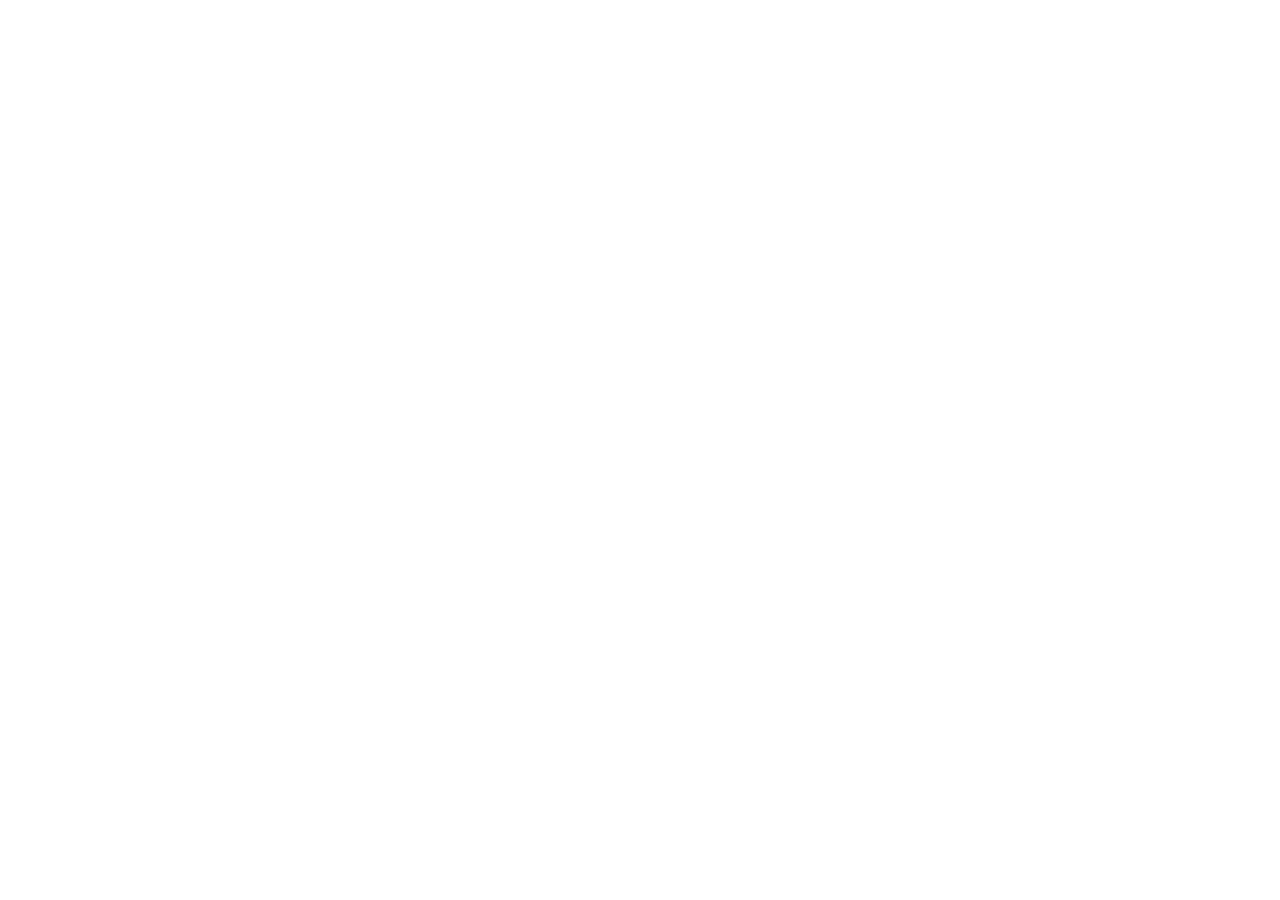
==== commit 2663e5eb: "Connect flight deck to FreeSun Supabase data" ====
--- a/index.html
+++ b/index.html
@@ -1,2 +1,2 @@
 <!doctype html>
-<html lang="en" data-theme="light"><head><meta charset="utf-8"><meta name="viewport" content="width=device-width,initial-scale=1"><meta name="theme-color" content="#eeeae2"><meta name="description" content="FreeSun crew flight deck. Explore MapTracker and HudOverlay concepts over Chatfield State Park, Colorado."><title>FreeSun — Flight Deck</title><link rel="stylesheet" href="./styles.css?v=2"><link rel="icon" href="data:image/svg+xml,%3Csvg xmlns='http://www.w3.org/2000/svg' viewBox='0 0 40 40'%3E%3Crect width='40' height='40' rx='12' fill='%23ca6d40'/%3E%3Ccircle cx='20' cy='17' r='10' fill='%23fff3dd'/%3E%3Cpath d='M16 29h8' stroke='%23fff3dd' stroke-width='4'/%3E%3C/svg%3E"><link rel="stylesheet" href="./hud.css?v=2"></head><body><div id="app"></div><div id="toast" role="status"></div><dialog id="dialog"><button class="close icon-button" aria-label="Close dialog">×</button><div id="dialog-content"></div></dialog><script type="module" src="./app.js?v=2"></script></body></html>
+<html lang="en" data-theme="light"><head><meta charset="utf-8"><meta name="viewport" content="width=device-width,initial-scale=1"><meta name="theme-color" content="#eeeae2"><meta name="description" content="FreeSun crew flight deck. Explore MapTracker and HudOverlay concepts over Chatfield State Park, Colorado."><title>FreeSun — Flight Deck</title><link rel="stylesheet" href="./styles.css?v=2"><link rel="icon" href="data:image/svg+xml,%3Csvg xmlns='http://www.w3.org/2000/svg' viewBox='0 0 40 40'%3E%3Crect width='40' height='40' rx='12' fill='%23ca6d40'/%3E%3Ccircle cx='20' cy='17' r='10' fill='%23fff3dd'/%3E%3Cpath d='M16 29h8' stroke='%23fff3dd' stroke-width='4'/%3E%3C/svg%3E"><link rel="stylesheet" href="./hud.css?v=2"></head><body><div id="app"></div><div id="toast" role="status"></div><dialog id="dialog"><button class="close icon-button" aria-label="Close dialog">×</button><div id="dialog-content"></div></dialog><script type="module" src="./app.js?v=3"></script></body></html>
